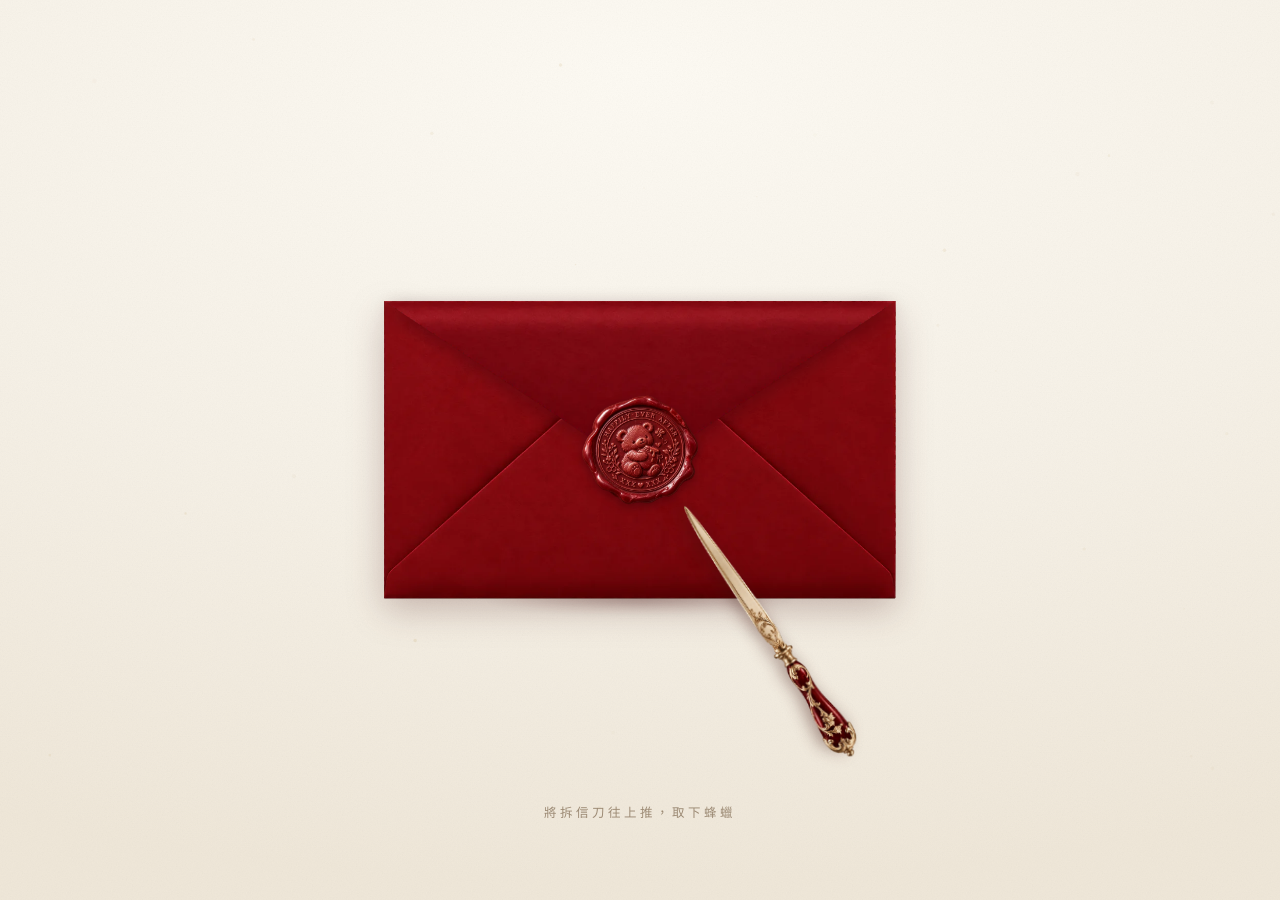
==== index.html @ b4dfdf19 "Fonts, cover wording, photo swap, music hook; drop Our Moments - All Chinese in Chocolate Classical " ====
<!DOCTYPE html>
<html lang="zh-Hant">
<head>
<meta charset="utf-8">
<meta name="viewport" content="width=device-width, initial-scale=1, viewport-fit=cover">
<title>黃泰傑 ❤ 高凱俐 的訂婚邀請</title>
<meta name="description" content="2026.11.08 誠摯邀請您參加我們的訂婚喜宴">
<meta name="theme-color" content="#f6f1e7">
<link rel="preconnect" href="https://fonts.googleapis.com">
<link rel="preconnect" href="https://fonts.gstatic.com" crossorigin>
<link href="https://fonts.googleapis.com/css2?family=Allura&family=Chocolate+Classical+Sans&display=swap" rel="stylesheet">
<!-- the envelope and the cover are needed before anything moves -->
<link rel="preload" as="image" href="assets/env-flap.webp" type="image/webp">
<link rel="preload" as="image" href="assets/env-pocket.webp" type="image/webp">
<link rel="preload" as="image" href="assets/env-inside.webp" type="image/webp">
<link rel="preload" as="image" href="assets/wax-seal.webp" type="image/webp">
<link rel="preload" as="image" href="assets/opener.webp" type="image/webp">
<link rel="preload" as="image" href="assets/photos/sunn0445.jpg">
<link rel="stylesheet" href="css/style.css">
<link rel="stylesheet" href="css/invite.css">
</head>
<body class="is-locked">

<div class="grain" aria-hidden="true"></div>
<canvas id="dust" aria-hidden="true"></canvas>

<!-- ───────────────  ACT I · THE ENVELOPE  ─────────────── -->
<div id="scene" aria-label="一封信正送到您面前">

  <svg id="flightSvg" aria-hidden="true"><path id="flightPath" fill="none" stroke="none"></path></svg>

  <div id="fly">
    <div id="settle">
      <div class="envelope" id="envelope">

        <div class="env-shadow" aria-hidden="true"></div>

        <!-- the open envelope's body: seen only once the flap lifts -->
        <div class="env-inside" id="envInside" aria-hidden="true"></div>

        <!-- the invitation's cover, lying on its side inside the envelope -->
        <article class="card cover" id="card" aria-label="我們要結婚啦">
          <img decoding="async" fetchpriority="high" class="cover-photo" src="assets/photos/sunn0445.jpg" alt="黃泰傑與高凱俐">
          <div class="cover-shade" aria-hidden="true"></div>
          <canvas class="cover-confetti" id="confetti" aria-hidden="true"></canvas>
          <div class="cover-top">
            <p class="cover-kicker">我們要結婚啦</p>
            <p class="cover-xi" aria-hidden="true">囍</p>
            <h1 class="cover-title">OUR WEDDING</h1>
            <p class="cover-sub">No measure of time with you will be long enough<br>but let's start with forever</p>
          </div>
          <p class="cover-names">
            <span>高凱俐</span><span class="cover-medal" aria-hidden="true"><svg viewBox="0 0 40 40"><circle cx="20" cy="20" r="18.4" fill="rgba(80,0,12,.35)" stroke="#dcb56c" stroke-width="1.5"/><circle cx="20" cy="20" r="15.4" fill="none" stroke="#dcb56c" stroke-width=".6" opacity=".75"/><text x="20" y="20.5" text-anchor="middle" dominant-baseline="central" font-family="Chocolate Classical Sans, sans-serif" font-weight="700" font-size="17" fill="#ecc87e">囍</text></svg></span><span>黃泰傑</span>
          </p>
        </article>

        <!-- the front of the envelope, and the flap that swings open -->
        <div class="env-paper" id="paper">
          <div class="env-pocket" aria-hidden="true"></div>
          <div class="env-flap" id="flap" aria-hidden="true"></div>
        </div>

        <!-- the bear wax seal, right in the middle -->
        <div class="seal" id="seal" aria-hidden="true"></div>

        <!-- the letter opener: its handle below, its blade reaching up under the seal -->
        <div class="opener" id="opener">
          <div class="opener-nudge" id="openerNudge">
            <button class="opener-art" id="openerArt" type="button"
                    aria-label="將拆信刀往上推，取下蜂蠟，打開信封"></button>
          </div>
        </div>
      </div><!-- /.envelope -->

      <p class="hint" id="hint" aria-hidden="true">將拆信刀往上推，取下蜂蠟</p>
    </div>
  </div>
</div>

<!-- ───────────────  ACT II · THE INVITATION  ─────────────── -->
<main id="invite" aria-hidden="true">
<div class="inv">

  <!-- 1 · cover — the card from the envelope lands here -->
  <section class="hero"><div class="card-slot" id="cardSlot"></div></section>

  <!-- 2 · we're getting married -->
  <section class="blk getting">
    <p class="t-serif wine" data-rise>We're getting married</p>
    <img decoding="async" class="getting-photo" src="assets/photos/sunn0448.jpg" alt="" loading="lazy" data-rise>
    <p class="t-date" data-rise><span>【</span>2026/11/08<span>】</span></p>
    <p class="t-zh" data-rise>我們即將步入人生的新階段<br>誠摯邀請您一起來見證和分享我們的喜悅</p>
    <p class="t-serif wine" data-rise>Love has no definition, you are in it.</p>
  </section>

  <!-- 3 -->
  <figure class="ph" style="--r:590/686"><img decoding="async" src="assets/photos/sunn0485.jpg" width="933" height="1400" alt="" loading="lazy"></figure>

  <!-- 4 · poem -->
  <section class="blk poem">
    <p class="t-caps wine" data-rise>Born free, loving and fearless</p>
    <p class="t-zh t-zh--poem" data-rise>你說最好的人會到身邊<br>當您收到這封邀請函<br>我們已經在倒數著日子<br>期待著與您們相見<br>在我們最重要的這一天</p>
    <p class="t-display wine" data-rise>My lover</p>
  </section>

  <!-- 5 -->
  <figure class="ph" style="--r:590/448;--pos:50% 77%"><img decoding="async" src="assets/photos/sunn0495.jpg" width="1400" height="1227" alt="" loading="lazy"></figure>

  <!-- 6 · groom & bride, and the banquet -->
  <section class="blk couple">
    <div class="couple-grid" data-rise>
      <div class="side">
        <p class="role">GROOM</p>
        <p class="who">黃泰傑</p>
        <p class="kin-l">男方家長</p>
        <p class="kin">黃銘和 林秀靜</p>
      </div>
      <svg class="heart" viewBox="0 0 24 22" aria-hidden="true"><path d="M12 21.2 10.4 19.8C4.6 14.6 1 11.3 1 7.2 1 3.9 3.6 1.3 6.9 1.3c1.9 0 3.7.9 5.1 2.3 1.4-1.4 3.2-2.3 5.1-2.3C20.4 1.3 23 3.9 23 7.2c0 4.1-3.6 7.4-9.4 12.6L12 21.2Z"/></svg>
      <div class="side">
        <p class="role">BRIDE</p>
        <p class="who">高凱俐</p>
        <p class="kin-l">女方家長</p>
        <p class="kin">高啟清 官宜靜</p>
      </div>
    </div>
    <p class="banquet-lead" data-rise>誠摯邀請您參加我們的訂婚喜宴</p>
    <div class="banquet" data-rise>
      <p><span class="u">喜宴日期&amp;時間：2026.11.08 ｜星期日</span></p>
      <p><span class="u">12:30 開席</span></p>
      <p><a class="u" id="venueLink" href="#" target="_blank" rel="noopener">喜宴地點：上海鄉村-承德本家</a></p>
      <p><a class="u" id="addrLink" href="#" target="_blank" rel="noopener">臺北市大同區黎明里承德路一段2號7樓</a></p>
    </div>
  </section>

  <!-- 7 -->
  <figure class="ph" style="--r:590/556"><img decoding="async" src="assets/photos/sunn0502-1.jpg" width="933" height="1400" alt="" loading="lazy"></figure>

  <!-- 8 · love you forever -->
  <section class="blk forever">
    <p class="t-serif wine" data-rise>Because of you, my life is filled with happiness.</p>
    <div class="forever-row">
      <img decoding="async" class="arch arch--left" src="assets/photos/sunn0615.jpg" alt="" loading="lazy" data-rise>
      <div class="forever-side" data-rise>
        <p class="t-thin wine">Love<br>you<br>Forever</p>
        <span class="vline" aria-hidden="true"></span>
      </div>
    </div>
    <p class="t-script wine" data-rise>Our Love</p>
  </section>

  <!-- 9 -->
  <figure class="ph" style="--r:590/406;--pos:60% 50%"><img decoding="async" src="assets/photos/sunn0500.jpg" width="1400" height="933" alt="" loading="lazy"></figure>

  <!-- 10 · like sunlight -->
  <section class="sunlight">
    <figure class="ph ph--fade" style="--r:590/556"><img decoding="async" src="assets/photos/sunn0647.jpg" width="1400" height="933" alt="" loading="lazy"></figure>
    <div class="blk blk--tight">
      <p class="t-quote" data-rise>Let my love, like sunlight,<br>surround you and yet give you illumined freedom.</p>
      <p class="t-zh t-zh--sun" data-rise>我們穿過萬里之遙遇到彼此<br>世界在繁華喧囂的光暈里倒退<br>你於我而言，是這場盛大浪漫里的唯一心動</p>
    </div>
  </section>

  <!-- 11 · love 11/08 you -->
  <section class="blk loveyou">
    <img decoding="async" class="arch arch--center" src="assets/photos/sunn0655.jpg" alt="" loading="lazy" data-rise>
    <p class="loveyou-row" data-rise><span>LOVE</span><span>11/08</span><span>YOU</span></p>
    <p class="t-quote wine" data-rise>Looking back at all the excitement in the past years,<br>you still won the top spot.</p>
  </section>

  <!-- 12 · the fan, running into the calendar -->
  <figure class="ph ph--flush" style="--r:590/840;--pos:50% 48%"><img decoding="async" src="assets/photos/sunn0475.jpg" width="933" height="1400" alt="" loading="lazy"></figure>

  <!-- 13 · calendar -->
  <section class="cal">
    <div class="cal-quotes">
      <p>You are everything<br>when you are with me,<br>and everything is you<br>when you are not.</p>
      <p>You were never just my queen<br>you were the someone that<br>I wanted to spend the rest<br>of my life with.</p>
    </div>
    <p class="cal-md">11<span>/</span>08</p>
    <div class="cal-grid" id="calGrid" aria-label="2026 年 11 月"></div>
  </section>

  <!-- 14 · save the date -->
  <section class="blk save">
    <canvas class="save-sparks" id="saveSparks" aria-hidden="true"></canvas>
    <p class="t-display wine" data-rise>Save the date</p>
    <p class="save-sub" data-rise>【 好久不見 / 婚禮見 】</p>
    <div class="count" id="count" data-rise>
      <div><b data-u="d">00</b><span>天</span></div>
      <div><b data-u="h">00</b><span>時</span></div>
      <div><b data-u="m">00</b><span>分</span></div>
      <div><b data-u="s">00</b><span>秒</span></div>
    </div>
  </section>

  <!-- 15 · getting there -->
  <section class="blk traffic">
    <h2 class="traffic-title" data-rise>交通資訊</h2>
    <div class="traffic-body" data-rise>
      <p class="tb-h">捷運／台鐵／高鐵</p>
      <p><span class="u">📌台北車站 Taipei Main Station</span></p>
      <p>從「台北車站」地下街或地面出口出來。</p>
      <p class="pt">👉 往「承德路方向」前進（建議走 M1 出口／台北轉運站方向）</p>
      <p class="pt">👉 出站後會看到「京站時尚廣場」和「台北轉運站」於正前方。</p>
      <p class="pt">👉 沿著「承德路一段」往北走（途經京站、凱撒飯店後方）。</p>
      <p class="pt">👉 步行約 5 分鐘，即可見「承德路一段 2 號」的建築。</p>
      <p class="pt">👉 1 樓為商辦大樓入口，搭可乘電梯上 7 樓，抵達 7 樓後就是<br><b class="u">上海鄉村 承德本家。</b></p>

      <p class="tb-h tb-h--gap">🚗停車資訊</p>
      <p class="num"><span>①</span>Times 台北地下街停車場-中央入口 (臺北市大同區黎明里市民大道一段100號)</p>
      <p class="num num--cont">👉走Y9安全門出口，上來後即可看到上海鄉村餐廳標誌，往左轉沿著路標往皇翔台北廣場前進，搭可乘電梯上7樓，即抵達上海鄉村-承德本家。</p>
      <p class="num"><span>②</span>與「上海鄉村 承德本家」同棟停車場（每小時120 元）</p>
    </div>
    <a class="map" id="mapLink" href="#" target="_blank" rel="noopener" data-rise>
      <img decoding="async" src="assets/map.webp" width="376" height="374" alt="上海鄉村 承德本家 位置圖：台北車站北側，承德路一段 2 號" loading="lazy">
    </a>
  </section>

  <!-- 16 -->
  <figure class="ph" style="--r:590/556"><img decoding="async" src="assets/photos/sunn0422-1.jpg" width="933" height="1400" alt="" loading="lazy"></figure>

  <!-- 17 · thank you -->
  <section class="blk thanks">
    <p class="t-quote" data-rise>Love triumphs over everything<br>Love has no age,<br>no limit and no death.</p>
    <p class="t-display wine" data-rise>Thank you</p>
  </section>

</div>
</main>

<!-- background music (shown only when a track is set in js/config.js) -->
<button class="music" id="music" type="button" aria-label="播放音樂" hidden>
  <svg viewBox="0 0 24 24" aria-hidden="true"><circle cx="12" cy="12" r="10.2"/><circle cx="12" cy="12" r="6.6"/><circle cx="12" cy="12" r="2.2"/><path d="M15.6 5.2c1.6.7 2.8 1.9 3.4 3.4"/></svg>
</button>
<audio id="bgm" loop preload="none"></audio>

<!-- a simple scrubber on the right edge -->
<div class="rail" id="rail" hidden>
  <div class="rail-track" id="railTrack"><div class="rail-thumb" id="railThumb"></div></div>
</div>

<script src="js/config.js"></script>
<script src="js/scene.js"></script>
<script src="js/invite.js"></script>
</body>
</html>
---- css/style.css ----
/* ============================================================
   Act I — the envelope. Mobile first.
   Act II (the long invitation) lives in invite.css.
   ============================================================ */

:root{
  --ivory:#f6f1e7;
  --ivory-2:#efe7d8;
  --ink:#3a332b;
  --wine:#8f1d2c;
  --wine-deep:#650b16;
  --gold:#c6a76a;

  /* the envelope photographs share one canvas of 1400 x 814 */
  --env-w:min(86vw, 25rem);
  --env-h:calc(var(--env-w) / 1.7199);
  --card-w:calc(var(--env-w) * .45);          /* the card, standing up */

  /* the letter opener: where its tip rests, and how far it pushes */
  --tip-x:58.5%;
  --tip-y:69%;
  --travel:calc(var(--env-w) * .1);

  --col:480px;                                 /* the invitation's column on wide screens */

  /* the invitation's type — change a font here and it changes everywhere */
  --font-zh:"Chocolate Classical Sans","PingFang TC","Microsoft JhengHei",sans-serif;  /* all Chinese */
  --font-en:"Chocolate Classical Sans","Helvetica Neue",Arial,sans-serif;             /* readable English and numbers */
  --font-script:"Allura",cursive;                                                     /* large decorative English */

  --ease-glide:cubic-bezier(.22,.61,.36,1);
  --ease-soft:cubic-bezier(.4,0,.2,1);
}

*,*::before,*::after{box-sizing:border-box}
html{-webkit-text-size-adjust:100%}

body{
  margin:0;
  min-height:100vh;
  min-height:100svh;
  background:radial-gradient(120% 90% at 50% 8%, #fdfaf3 0%, var(--ivory) 52%, var(--ivory-2) 100%);
  color:var(--ink);
  font-family:var(--font-zh);
  overflow-x:hidden;
}
body.is-locked{overflow:hidden;height:100vh;height:100svh;touch-action:none;overscroll-behavior:none}

img{max-width:100%;display:block}

/* paper grain on the backdrop only — beneath the envelope, no blend mode (cheap on phones) */
.grain{
  position:fixed; inset:0; pointer-events:none; z-index:1;
  opacity:.28;
  background-image:url("data:image/svg+xml,%3Csvg xmlns='http://www.w3.org/2000/svg' width='180' height='180'%3E%3Cfilter id='n'%3E%3CfeTurbulence type='fractalNoise' baseFrequency='.8' numOctaves='4'/%3E%3CfeColorMatrix type='saturate' values='0'/%3E%3C/filter%3E%3Crect width='180' height='180' filter='url(%23n)' opacity='.22'/%3E%3C/svg%3E");
}
body:not(.is-locked) .grain{display:none}
#dust{position:fixed;inset:0;width:100%;height:100%;pointer-events:none;z-index:2}

/* ============================================================
   the scene
   ============================================================ */
#scene{
  position:fixed; inset:0; z-index:30;
  perspective:1400px; perspective-origin:50% 42%;
  touch-action:none;
  -webkit-user-select:none; user-select:none;
  -webkit-touch-callout:none;              /* no "save image" menu on a long press */
}
#scene.is-gone{display:none}
#flightSvg{position:absolute;inset:0;width:100%;height:100%;pointer-events:none;visibility:hidden}

#fly{
  position:absolute; top:0; left:0;
  width:var(--env-w); height:var(--env-h);
  margin:calc(var(--env-h) / -2) 0 0 calc(var(--env-w) / -2);
  opacity:0;
  transform-style:preserve-3d;
  will-change:transform,opacity,filter;
}
#settle{width:100%;height:100%;transform-style:preserve-3d}
#settle.is-floating{animation:float 6.5s var(--ease-soft) infinite}
@keyframes float{
  0%,100%{transform:translate3d(0,0,0) rotate(0deg)}
  50%    {transform:translate3d(0,-.45rem,0) rotate(.2deg)}
}

.envelope{position:relative;width:100%;height:100%;transform-style:preserve-3d}

.env-shadow{
  position:absolute; left:5%; right:5%; bottom:-6%; height:13%;
  background:radial-gradient(50% 50% at 50% 50%, rgba(70,20,20,.4), rgba(70,20,20,0) 70%);
  filter:blur(6px); opacity:0; transition:opacity .8s var(--ease-soft);
}
.is-arrived .env-shadow{opacity:1}

/* --- the paper, cut from the photographs ------------------------ */
.env-inside,.env-pocket,.env-flap{
  position:absolute; inset:0;
  background:no-repeat center/100% 100%;
}
.env-inside{background-image:url("../assets/env-inside.webp");z-index:1}
.env-paper{position:absolute;inset:0;z-index:5;transform-style:preserve-3d}
.env-pocket{
  background-image:url("../assets/env-pocket.webp"); z-index:4;
  filter:drop-shadow(0 .7rem 1.1rem rgba(70,20,20,.26));
}
.env-flap{
  background-image:url("../assets/env-flap.webp");
  transform-origin:50% 0%;
  transform:rotateX(0deg);
  z-index:6;
  filter:drop-shadow(0 .4rem .6rem rgba(50,0,8,.35));
  transition:transform 1s var(--ease-glide);      /* only the transform moves: no per-frame shadow repaint */
}
.is-open .env-flap{transform:rotateX(-166deg)}

/* --- the bear wax seal, dead centre ----------------------------- */
.seal{
  --lift:0;
  position:absolute; left:50%; top:50%;
  width:25%; aspect-ratio:440/393;
  z-index:8; pointer-events:none;
  background:no-repeat center/contain url("../assets/wax-seal.webp");
  transform:
    translate(-50%,-50%)
    translate(calc(var(--lift) * -3px), calc(var(--lift) * -8px))
    rotate(calc(var(--lift) * -9deg))
    scale(calc(1 + var(--lift) * .07));
  filter:drop-shadow(0 calc(3px + var(--lift) * 11px) calc(4px + var(--lift) * 9px) rgba(55,0,10,.5));
}
/* prised off in one piece: it lifts clear and floats away */
.seal.is-free{animation:sealAway 1.15s cubic-bezier(.3,.1,.3,1) forwards}
@keyframes sealAway{
  0%  {transform:translate(-50%,-50%) translate(-3px,-8px) rotate(-9deg) scale(1.07);opacity:1}
  30% {transform:translate(-50%,-50%) translate(-12px,-34px) rotate(-17deg) scale(1.13);opacity:1}
  100%{transform:translate(-50%,-50%) translate(-90px,-240px) rotate(-38deg) scale(1.04);opacity:0}
}

/* --- the letter opener ------------------------------------------ */
/* a zero-size anchor at the blade's tip; the knife hangs off it, handle downwards */
.opener{
  --pry:0;
  position:absolute; width:0; height:0; z-index:9;
  left:calc(var(--tip-x) - var(--pry) * var(--travel) * .574);
  top: calc(var(--tip-y) - var(--pry) * var(--travel) * .819);
  opacity:0;
  transition:opacity .8s var(--ease-soft), left .45s var(--ease-glide), top .45s var(--ease-glide);
}
.opener.is-ready{opacity:1}
.is-prying .opener{transition:opacity .8s var(--ease-soft)}
.opener.is-done{opacity:0;transition:opacity .6s var(--ease-soft) .2s, left .6s var(--ease-glide), top .6s var(--ease-glide)}

.opener-nudge{position:absolute;left:0;top:0}
/* "use me": a small push towards the seal, twice */
.opener-nudge.is-nudging{animation:nudge 1.1s var(--ease-soft)}
@keyframes nudge{
  0%,100%{transform:translate(0,0) rotate(0deg)}
  14%{transform:translate(-3px,-4.5px) rotate(-1.4deg)}
  28%{transform:translate(1px,1.5px) rotate(.8deg)}
  42%{transform:translate(-3.5px,-5px) rotate(-1.6deg)}
  58%{transform:translate(.8px,1.2px) rotate(.6deg)}
  74%{transform:translate(-1.2px,-1.8px) rotate(-.4deg)}
}

.opener-art{
  position:absolute; left:0; top:0; display:block; margin:0; padding:0; border:0;
  width:calc(var(--env-w) * .5); aspect-ratio:760/487;
  background:no-repeat center/100% 100% url("../assets/opener.webp");
  transform-origin:0% 100%;
  transform:translate(0,-100%) rotate(88deg);
  cursor:grab; touch-action:none;
  -webkit-tap-highlight-color:transparent;
  filter:drop-shadow(-.2rem .5rem .5rem rgba(60,15,10,.4));
}
.is-prying .opener-art{cursor:grabbing;filter:drop-shadow(-.12rem .3rem .3rem rgba(60,15,10,.5))}
.opener-art:focus-visible{outline:2px solid var(--gold);outline-offset:4px}

/* --- hint -------------------------------------------------------- */
.hint{
  position:absolute; left:0; right:0;
  top:calc(100% + var(--env-w) * .4);
  white-space:nowrap;
  margin:0; text-align:center;
  font-family:var(--font-zh); font-weight:400;
  font-size:.78rem; letter-spacing:.32em;
  color:#9c8a74; opacity:0;
  transition:opacity .9s var(--ease-soft);
}
.hint.is-on{opacity:1;animation:breathe 3.6s var(--ease-soft) infinite .9s}
.hint.is-off{opacity:0 !important;animation:none}
@keyframes breathe{0%,100%{opacity:.5}50%{opacity:1}}

/* ============================================================
   THE CARD — the invitation's cover. Inside the envelope it lies on
   its side; out of it, it turns upright and grows to fill the screen.
   Everything inside is sized in cqw, so it scales with the card.
   ============================================================ */
.card{
  position:absolute; left:50%; top:50%;
  width:var(--card-w); aspect-ratio:1/1.42;
  margin:0;
  transform:translate(-50%,-50%) rotate(90deg);
  z-index:3;
  overflow:hidden;
  border-radius:.2rem;
  background:#5b0b16;
  box-shadow:0 1rem 2rem -1rem rgba(50,8,16,.55);
  container-type:inline-size;
  will-change:transform;
}
.is-presenting .card{z-index:12}
.card.is-full{position:fixed;z-index:40;border-radius:0;box-shadow:none}

/* The cover is laid out exactly as in the reference recording. Every size and
   position is measured there and expressed in --u = 1% of the card's width, so the
   composition is the same whether the card is in the envelope or fills a phone. */
.card{--u:var(--cq,1cqw)}

/* the photo: 130% of the width, centred, pinned to the top (a 1 : 1.96 frame) */
.cover-photo{
  position:absolute; left:0; top:0; width:100%;
  height:max(calc(var(--u) * 196), 100%);
  object-fit:cover; object-position:50% 0;
}
.cover-shade{
  position:absolute; inset:0; pointer-events:none;
  background:linear-gradient(180deg, rgba(60,0,10,.25) 0%, rgba(60,0,10,0) 34%);
}
.cover-confetti{position:absolute;inset:0;width:100%;height:100%;pointer-events:none}

.cover-kicker,.cover-xi,.cover-title,.cover-sub,.cover-names{
  position:absolute; left:0; right:0; margin:0; text-align:center; line-height:1;
  pointer-events:none; white-space:nowrap;
}
.cover-kicker,.cover-xi,.cover-title{
  background:linear-gradient(180deg,#f9e3a8 0%,#efcf88 55%,#dfb468 100%);
  -webkit-background-clip:text; background-clip:text; color:transparent;
}
/* 我們結婚啦 — sans, medium, widely spaced */
.cover-kicker{
  top:calc(var(--u) * 5.3);
  font-family:var(--font-zh); font-weight:500;
  font-size:calc(var(--u) * 3.05); letter-spacing:.35em; text-indent:.35em;
}
/* 囍 — sans, bold */
.cover-xi{
  top:calc(var(--u) * 13.2);
  font-family:var(--font-zh); font-weight:900;
  font-size:calc(var(--u) * 10.5);
}
/* OUR WEDDING — a light, high-contrast roman with a crossed W */
.cover-title{
  top:calc(var(--u) * 26.1);
  font-family:var(--font-en); font-weight:300;
  font-size:calc(var(--u) * 9.3); letter-spacing:0;
}
.cover-sub{
  top:calc(var(--u) * 35.5);
  font-family:var(--font-en); font-weight:400;
  font-size:calc(var(--u) * 1.55); line-height:1.62; letter-spacing:.22em; text-indent:.22em;
  color:#f3e2bb;
}
/* 高凱俐 ◎ 黃泰傑 — serif, white, a little right of centre as in the original */
.cover-names{
  top:calc(var(--u) * 121.5);
  display:flex; justify-content:center; align-items:center; gap:calc(var(--u) * 5.4);
  padding-left:calc(var(--u) * 4.6);
  font-family:var(--font-zh); font-weight:400;
  font-size:calc(var(--u) * 3.56); letter-spacing:.11em; color:#fff;
  text-shadow:0 0 calc(var(--u) * 1.2) rgba(0,0,0,.35);
}
.cover-medal{
  display:block; flex:none;
  width:calc(var(--u) * 6.6); height:calc(var(--u) * 6.6);
  margin-right:.11em;                      /* balance the name's letter-spacing */
}
.cover-medal svg{display:block;width:100%;height:100%;overflow:visible}

/* ============================================================
   wider screens
   ============================================================ */
@media (min-width:48rem){
  :root{--env-w:min(56vw,32rem)}
}

@media (prefers-reduced-motion:reduce){
  #settle.is-floating,.hint.is-on,.opener-nudge.is-nudging{animation:none}
  .hint.is-on{opacity:1}
  #dust{display:none}
}
---- css/invite.css ----
/* ============================================================
   Act II — the long invitation, laid out after the 婚貝 template
   in the screen recording. A single phone-width column.
   ============================================================ */

#invite{display:none}
#invite.is-live{display:block}

.inv{
  --wine:#8f1d2c;
  --wine-2:#9b2335;
  --wine-deep:#650b16;
  --text:#3b3b3b;
  --soft:#6d6d6d;

  width:min(100%, var(--col));
  margin:0 auto;
  background:#fff;
  color:var(--text);
  overflow:hidden;
}
@media (min-width:500px){
  .inv{box-shadow:0 0 0 1px rgba(120,90,60,.08), 0 30px 80px -30px rgba(80,40,20,.35)}
}

.inv p{margin:0}
.wine{color:var(--wine)}

/* --- the cover, once it has become the page ---------------------- */
.hero{position:relative}
.card-slot{width:100%}
.card-slot .card{
  position:relative; left:auto; top:auto; z-index:auto;
  /* at least the screen; and like the original, never shorter than the photo's 1 : 1.96 frame */
  width:100%;
  height:max(100vh, calc(min(100vw, var(--col)) * 1.96));
  height:max(100svh, calc(min(100vw, var(--col)) * 1.96));
  aspect-ratio:auto;
  transform:none; border-radius:0; box-shadow:none;
}

/* --- full-width photographs ------------------------------------- */
.ph{margin:0;line-height:0}
/* Each photo sits in the same box it has in the reference recording, centre-cropped
   (measured frame by frame: --r is the box's width/height in the recording's pixels). */
.ph img{
  width:100%; height:auto;
  aspect-ratio:var(--r, auto);
  object-fit:cover; object-position:var(--pos, 50% 50%);
}
.ph--fade img{
  -webkit-mask-image:linear-gradient(180deg,#000 58%,transparent 100%);
          mask-image:linear-gradient(180deg,#000 58%,transparent 100%);
}

/* --- white blocks ---------------------------------------------- */
.blk{position:relative;padding:3.4rem 1.2rem;text-align:center}
.blk--tight{padding-top:.4rem}

.t-serif{
  font-family:var(--font-en); font-weight:400;
  font-size:15.5px; letter-spacing:.045em; line-height:1.5;
}
.t-zh{
  font-size:14px; line-height:2; letter-spacing:.12em; color:var(--text);
}
.t-caps{
  font-family:var(--font-en); font-weight:400;
  font-size:12px; letter-spacing:.3em; text-indent:.3em; text-transform:uppercase;
}
.t-display{
  font-family:var(--font-script); font-optical-sizing:auto; font-weight:400;
  font-size:62px; line-height:1.05; letter-spacing:0;
}
.t-display--sm{font-size:52px}
.t-thin{
  font-family:var(--font-script); font-size:46px; line-height:1; letter-spacing:0;
}
.t-script{
  font-family:var(--font-script); font-size:56px; line-height:1; transform:rotate(-8deg);
}
.t-quote{
  font-family:var(--font-en); font-size:11.5px; line-height:1.95; letter-spacing:.03em; color:#555;
}
.t-quote.wine{color:var(--wine-2)}

/* 2 · we're getting married */
.getting{padding:2.6rem 1.2rem 2.8rem}
.getting-photo{width:63.6%;margin:1.9rem auto 1.4rem;aspect-ratio:375/275;object-fit:cover}
.t-date{
  font-family:var(--font-en); font-size:15px; letter-spacing:.12em; color:#333;
  display:flex; justify-content:center; gap:1.2rem; margin-bottom:1.7rem !important;
}
.t-date span{color:var(--wine);font-family:var(--font-zh)}
.getting .t-zh{margin-bottom:1.5rem}

/* 4 · poem */
.poem{padding:3.6rem 1.2rem 2.8rem}
.poem .t-caps{margin-bottom:2.2rem}
.t-zh--poem{font-size:15px;line-height:2.6}
.poem .t-display{margin-top:2.4rem}

/* 6 · groom & bride */
.couple{padding:2.6rem 1rem 2.6rem}
.couple-grid{
  display:grid; grid-template-columns:1fr auto 1fr; align-items:start; column-gap:.4rem;
}
.couple .role{
  font-family:var(--font-en); font-optical-sizing:auto; font-weight:400;
  font-size:26px; letter-spacing:.01em; color:#9b1022; line-height:1.2;
}
.couple .who{font-size:23px;letter-spacing:.14em;color:#1f1f1f;margin-top:.35rem !important;font-weight:500}
.couple .kin-l{font-size:14.5px;letter-spacing:.14em;color:#a3202e;margin-top:1.5rem !important}
.couple .kin{font-size:13px;letter-spacing:.06em;color:#444;margin-top:.55rem !important}
.heart{width:17px;height:16px;fill:#b3142b;margin-top:.55rem}
.banquet-lead{font-size:15.5px;letter-spacing:.1em;color:#222;font-weight:500;margin-top:2.1rem !important}
.banquet{margin-top:.8rem}
.banquet p{font-size:13.5px;letter-spacing:.07em;line-height:2.55;color:#333}
.u{text-decoration:underline;text-underline-offset:.28em;text-decoration-thickness:1px;color:inherit}
a.u:hover{color:var(--wine)}

/* 8 · love you forever */
.forever{padding:3.1rem 0 1.6rem;text-align:left}
.forever .t-serif{text-align:center;padding:0 1rem;margin-bottom:2.2rem}
.forever-row{display:flex;align-items:flex-start}
.arch{display:block;object-fit:cover;border-radius:999px 999px 0 0}
.arch--left{width:65%;aspect-ratio:383/567}
.forever-side{flex:1;display:flex;flex-direction:column;align-items:flex-end;padding:1.9rem 1.5rem 0 0}
.forever-side .t-thin{text-align:right}
.vline{display:block;width:1px;height:8.5rem;background:#333;margin:3.2rem 1.2rem 0 0}
.forever .t-script{padding:1.5rem 0 0 1.2rem;transform-origin:left center}

/* 10 · like sunlight */
.sunlight .t-quote{margin-bottom:1.7rem}
.t-zh--sun{font-size:15px;line-height:2.35;letter-spacing:.1em}

/* 11 · love 11/08 you */
.loveyou{padding:4.4rem 0 3.2rem}
.arch--center{
  width:75%; margin:0 auto; aspect-ratio:441/590;
  -webkit-mask-image:linear-gradient(180deg,#000 80%,transparent 100%);
          mask-image:linear-gradient(180deg,#000 80%,transparent 100%);
}
.loveyou-row{
  display:flex; justify-content:space-between; padding:0 11%;
  font-family:var(--font-en); font-weight:700; font-size:21px; letter-spacing:.03em; color:#9b1022;
  margin-top:-.3rem !important;
}
.loveyou .t-quote{margin-top:2.1rem !important}

/* 12 · the fan, straight into the calendar */
.ph--flush{margin-bottom:-1px}

/* 13 · calendar */
.cal{
  position:relative; background:var(--wine-deep); color:#fff;
  padding:1.9rem 1.2rem 3.1rem; overflow:hidden;
}
.cal-quotes{display:flex;justify-content:space-between;gap:1rem}
.cal-quotes p{
  font-family:var(--font-en); font-size:9px; line-height:2.05; letter-spacing:.03em;
  color:#e2a2aa; max-width:48%;
}
.cal-quotes p:last-child{text-align:right}
.cal-md{
  font-family:var(--font-en); font-weight:300; font-size:38px; letter-spacing:.02em;
  margin:.4rem 0 0 18% !important;
}
.cal-md span{font-size:.55em;margin:0 .5rem;opacity:.9}
.cal-grid{
  position:relative;
  display:grid; grid-template-columns:repeat(7,1fr); row-gap:.95rem;
  width:78%; margin:1.5rem auto 0;
  font-family:var(--font-en); font-size:15px; text-align:center;
}
.cal-grid .wd{font-family:var(--font-zh);font-weight:700;font-size:14px;margin-bottom:.9rem}
.cal-grid .day{position:relative;line-height:30px;height:30px;z-index:1}
.cal-grid .day.is-day::before{
  content:""; position:absolute; left:50%; top:50%; width:34px; height:34px;
  transform:translate(-50%,-50%); border-radius:50%; background:#b8142e; z-index:-1;
}
.cal-grid .year{
  position:absolute; left:50%; top:52%; transform:translate(-50%,-50%);
  font-family:var(--font-en); font-weight:500; font-size:88px; letter-spacing:.02em;
  color:rgba(255,255,255,.07); pointer-events:none; z-index:0;
}

/* 14 · save the date */
.save{padding:4.4rem 1rem 3rem;overflow:hidden}
.save-sparks{position:absolute;inset:0;width:100%;height:100%;pointer-events:none}
.save .t-display{font-size:58px}
.save-sub{font-size:15px;letter-spacing:.18em;color:#333;margin-top:.5rem !important}
.count{display:flex;justify-content:center;gap:12px;margin-top:2.1rem}
.count div{
  width:54px; height:60px; border-radius:6px; background:#6b0d18; color:#fff;
  display:flex; flex-direction:column; align-items:center; justify-content:center; gap:2px;
  box-shadow:0 6px 14px -8px rgba(80,0,10,.6);
}
.count b{font-family:var(--font-en);font-weight:400;font-size:21px;line-height:1;font-variant-numeric:tabular-nums}
.count span{font-size:12px;letter-spacing:.05em}

/* 15 · getting there */
.traffic{padding:2.6rem 0 3rem}
.traffic-title{
  margin:0; font-size:26px; font-weight:500; letter-spacing:.08em; color:#9b1022;
}
.traffic-body{text-align:left;padding:2.2rem 1.1rem 0;font-size:16.5px;line-height:1.9;letter-spacing:.02em;color:#1c1c1c}   /* 交通資訊：字級在這裡調 */
.traffic-body .tb-h{font-size:19px;font-weight:500;letter-spacing:.06em;margin-bottom:.1rem !important}
.traffic-body .tb-h--gap{margin-top:1.3rem !important}
.traffic-body .pt{padding-left:1.8em;text-indent:-1.8em}
.traffic-body .pt b{font-weight:700;margin-left:1.8em;display:inline-block;text-indent:0}
.traffic-body .num{padding-left:1.6em;text-indent:-1.6em}
.traffic-body .num span{display:inline-block;width:1.6em;text-indent:0}
.traffic-body .num--cont{padding-left:1.6em;text-indent:0}
.map{display:block;width:88%;margin:2.6rem auto 0}
.map img{width:100%;height:auto}

/* 17 · thank you */
.thanks{padding:3rem 1rem 5rem}
.thanks .t-display{font-size:62px;margin-top:1rem}

/* --- entrances -------------------------------------------------- */
[data-rise]{opacity:0;transform:translateY(14px);transition:opacity 1.1s var(--ease-soft),transform 1.1s var(--ease-glide)}
[data-rise].is-in{opacity:1;transform:none}
.forever .t-script[data-rise]{transform:rotate(-8deg) translateY(14px)}
.forever .t-script[data-rise].is-in{transform:rotate(-8deg)}

/* ============================================================
   the music record, and the scrubber on the right
   ============================================================ */
.music{
  position:fixed; z-index:50;
  top:calc(env(safe-area-inset-top, 0px) + 14px);
  right:max(12px, calc((100vw - var(--col)) / 2 + 12px));
  width:34px; height:34px; padding:6px; border-radius:50%;
  border:0; background:rgba(255,255,255,.18); backdrop-filter:blur(4px);
  cursor:pointer;
}
.music svg{width:100%;height:100%;fill:none;stroke:#fff;stroke-width:1.4}
.music.is-playing svg{animation:spin 4s linear infinite}
@keyframes spin{to{transform:rotate(360deg)}}

.rail{
  position:fixed; z-index:45;
  right:max(2px, calc((100vw - var(--col)) / 2 + 2px));
  top:22vh; height:56vh; width:30px;
  display:flex; justify-content:center;
  opacity:.45; transition:opacity .4s var(--ease-soft);
  touch-action:none; cursor:pointer;
}
.rail:hover,.rail.is-active{opacity:1}
.rail[hidden],.music[hidden]{display:none}
.rail-track{
  position:relative; width:3px; height:100%; border-radius:3px;
  background:rgba(143,29,44,.2);
}
.rail-thumb{
  position:absolute; left:50%; top:0;
  width:7px; height:46px; margin-left:-3.5px; border-radius:7px;
  background:#8f1d2c; box-shadow:0 2px 8px rgba(80,0,10,.35);
}
.rail.is-active .rail-thumb{width:9px;margin-left:-4.5px}

@media (prefers-reduced-motion:reduce){
  [data-rise]{transition-duration:.01s}
  .music.is-playing svg{animation:none}
}
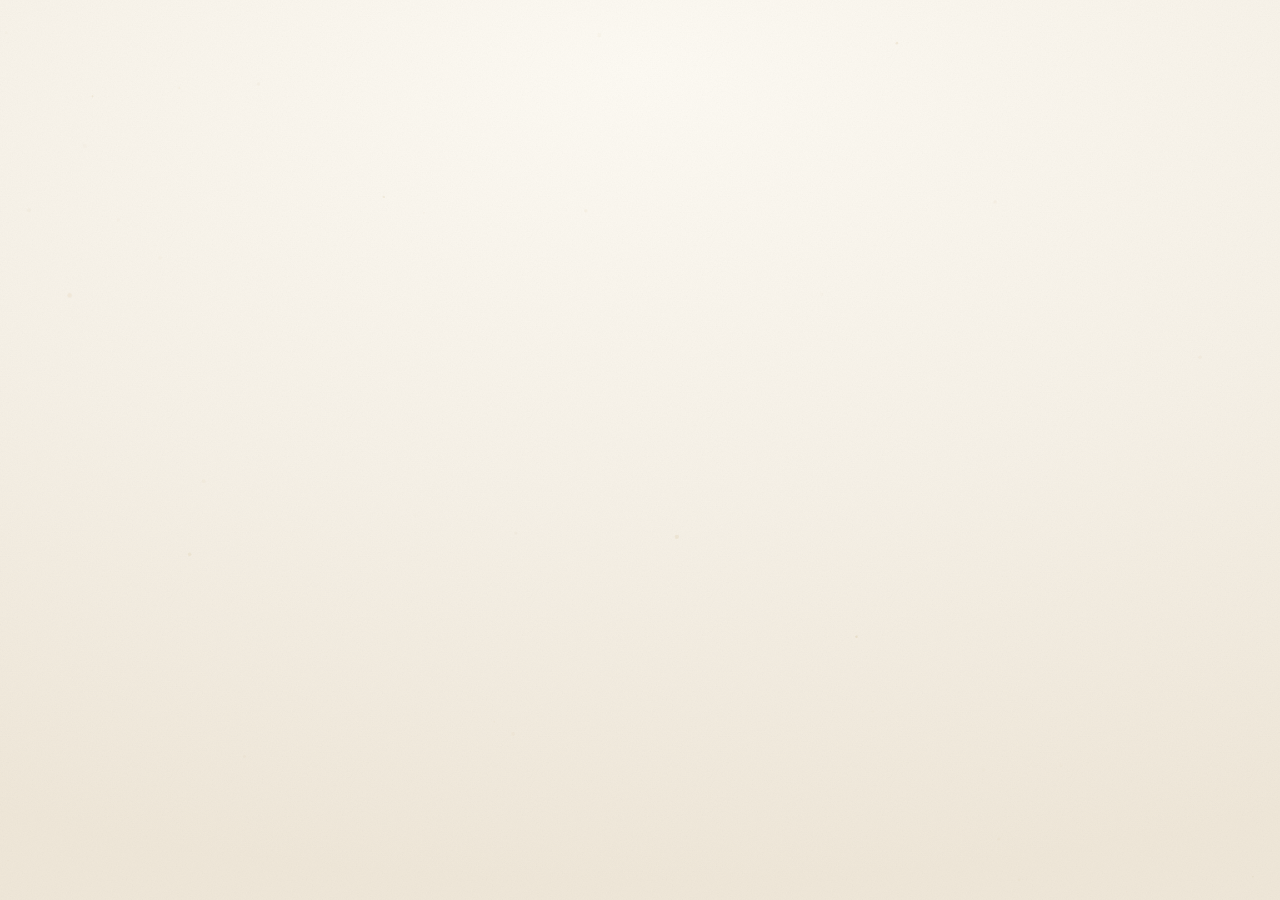
==== commit d5725cb5: "Serve the fonts from the project's own files; one sentence for the venue - Chocolate Classical Sans " ====
--- a/index.html
+++ b/index.html
@@ -6,9 +6,9 @@
 <title>黃泰傑 ❤ 高凱俐 的訂婚邀請</title>
 <meta name="description" content="2026.11.08 誠摯邀請您參加我們的訂婚喜宴">
 <meta name="theme-color" content="#f6f1e7">
-<link rel="preconnect" href="https://fonts.googleapis.com">
-<link rel="preconnect" href="https://fonts.gstatic.com" crossorigin>
-<link href="https://fonts.googleapis.com/css2?family=Allura&family=Chocolate+Classical+Sans&display=swap" rel="stylesheet">
+<!-- the two fonts, served from this site -->
+<link rel="preload" as="font" type="font/woff2" href="assets/fonts/chocolate-classical-sans.woff2" crossorigin>
+<link rel="preload" as="font" type="font/woff2" href="assets/fonts/allura.woff2" crossorigin>
 <!-- the envelope and the cover are needed before anything moves -->
 <link rel="preload" as="image" href="assets/env-flap.webp" type="image/webp">
 <link rel="preload" as="image" href="assets/env-pocket.webp" type="image/webp">
@@ -204,7 +204,7 @@
       <p class="pt">👉 出站後會看到「京站時尚廣場」和「台北轉運站」於正前方。</p>
       <p class="pt">👉 沿著「承德路一段」往北走（途經京站、凱撒飯店後方）。</p>
       <p class="pt">👉 步行約 5 分鐘，即可見「承德路一段 2 號」的建築。</p>
-      <p class="pt">👉 1 樓為商辦大樓入口，搭可乘電梯上 7 樓，抵達 7 樓後就是<br><b class="u">上海鄉村 承德本家。</b></p>
+      <p class="pt">👉 1 樓為商辦大樓入口，搭可乘電梯上 7 樓，抵達 7 樓後就是<b class="u">上海鄉村 承德本家</b>。</p>
 
       <p class="tb-h tb-h--gap">🚗停車資訊</p>
       <p class="num"><span>①</span>Times 台北地下街停車場-中央入口 (臺北市大同區黎明里市民大道一段100號)</p>
--- a/css/style.css
+++ b/css/style.css
@@ -30,6 +30,18 @@
 
   --ease-glide:cubic-bezier(.22,.61,.36,1);
   --ease-soft:cubic-bezier(.4,0,.2,1);
+}
+
+/* the invitation's own fonts, built from the zips by tools/subset-fonts.py */
+@font-face{
+  font-family:"Chocolate Classical Sans";
+  src:url("../assets/fonts/chocolate-classical-sans.woff2") format("woff2");
+  font-weight:400; font-style:normal; font-display:swap;
+}
+@font-face{
+  font-family:"Allura";
+  src:url("../assets/fonts/allura.woff2") format("woff2");
+  font-weight:400; font-style:normal; font-display:swap;
 }
 
 *,*::before,*::after{box-sizing:border-box}
--- a/css/invite.css
+++ b/css/invite.css
@@ -208,7 +208,7 @@
 .traffic-body .tb-h{font-size:19px;font-weight:500;letter-spacing:.06em;margin-bottom:.1rem !important}
 .traffic-body .tb-h--gap{margin-top:1.3rem !important}
 .traffic-body .pt{padding-left:1.8em;text-indent:-1.8em}
-.traffic-body .pt b{font-weight:700;margin-left:1.8em;display:inline-block;text-indent:0}
+.traffic-body .pt b{font-weight:400;color:var(--wine);margin:0 .15em}   /* part of the sentence; the font has one weight, so no fake bold */
 .traffic-body .num{padding-left:1.6em;text-indent:-1.6em}
 .traffic-body .num span{display:inline-block;width:1.6em;text-indent:0}
 .traffic-body .num--cont{padding-left:1.6em;text-indent:0}
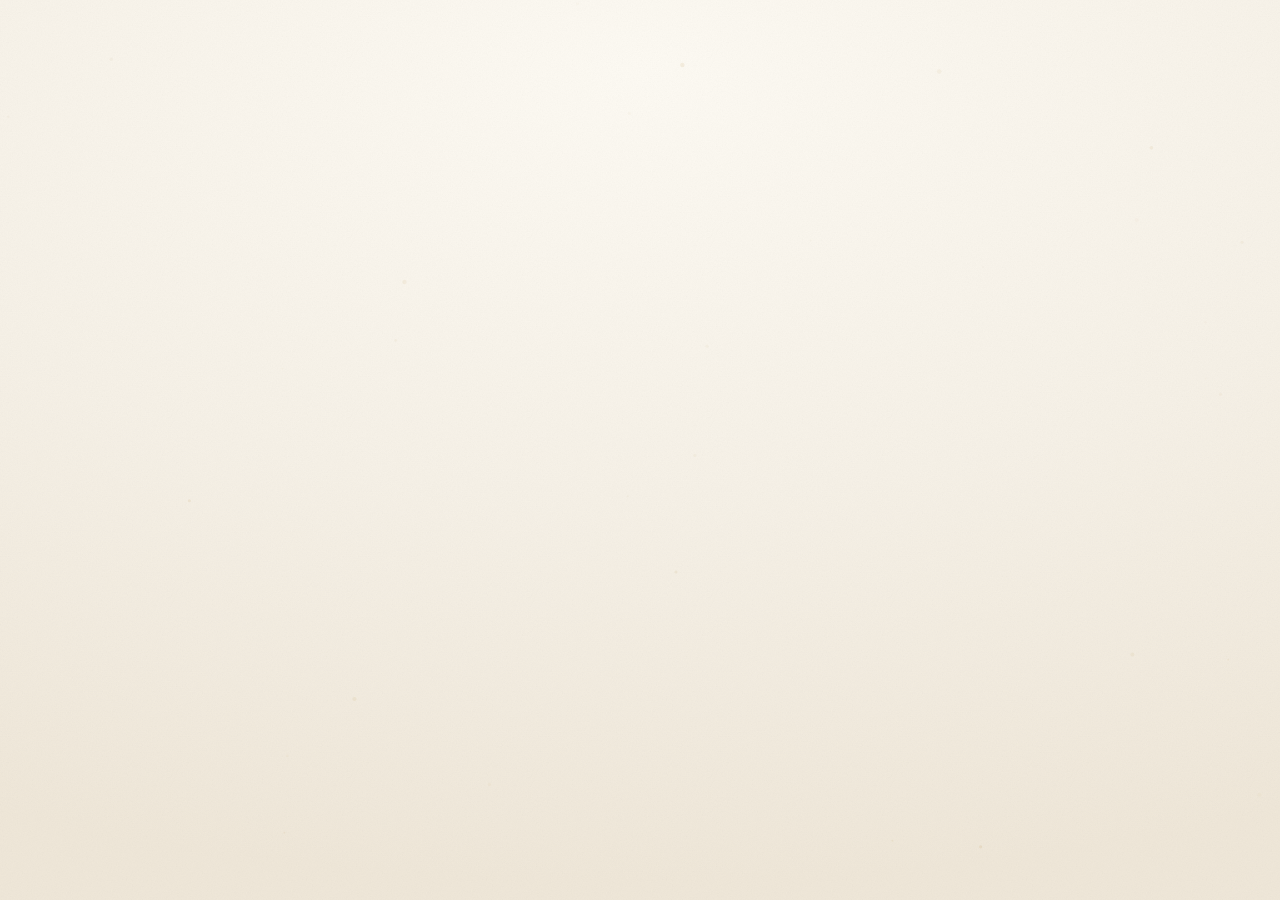
==== commit 5e8bd026: "Cover title and "Looking back…" in Thank you's script (Allura) - Cover: "OUR WEDDING" becomes "Our W" ====
--- a/index.html
+++ b/index.html
@@ -46,7 +46,7 @@
           <div class="cover-top">
             <p class="cover-kicker">我們要結婚啦</p>
             <p class="cover-xi" aria-hidden="true">囍</p>
-            <h1 class="cover-title">OUR WEDDING</h1>
+            <h1 class="cover-title">Our Wedding</h1>
             <p class="cover-sub">No measure of time with you will be long enough<br>but let's start with forever</p>
           </div>
           <p class="cover-names">
--- a/css/style.css
+++ b/css/style.css
@@ -262,13 +262,15 @@
   font-size:calc(var(--u) * 10.5);
 }
 /* OUR WEDDING — a light, high-contrast roman with a crossed W */
+/* Our Wedding — in Thank you's script; padded so the gold reaches the swashes */
 .cover-title{
-  top:calc(var(--u) * 26.1);
-  font-family:var(--font-en); font-weight:300;
-  font-size:calc(var(--u) * 9.3); letter-spacing:0;
+  top:calc(var(--u) * 23.2);
+  padding:.12em 0 .22em;
+  font-family:var(--font-script); font-weight:400;
+  font-size:calc(var(--u) * 13); line-height:1; letter-spacing:0;
 }
 .cover-sub{
-  top:calc(var(--u) * 35.5);
+  top:calc(var(--u) * 39.3);
   font-family:var(--font-en); font-weight:400;
   font-size:calc(var(--u) * 1.55); line-height:1.62; letter-spacing:.22em; text-indent:.22em;
   color:#f3e2bb;
--- a/css/invite.css
+++ b/css/invite.css
@@ -57,9 +57,10 @@
 .blk{position:relative;padding:3.4rem 1.2rem;text-align:center}
 .blk--tight{padding-top:.4rem}
 
+/* We're getting married / Love has no definition… / Because of you… — in Thank you's script */
 .t-serif{
-  font-family:var(--font-en); font-weight:400;
-  font-size:15.5px; letter-spacing:.045em; line-height:1.5;
+  font-family:var(--font-script); font-weight:400;
+  font-size:30px; letter-spacing:0; line-height:1.25; text-wrap:balance;
 }
 .t-zh{
   font-size:14px; line-height:2; letter-spacing:.12em; color:var(--text);
@@ -146,7 +147,7 @@
   font-family:var(--font-en); font-weight:700; font-size:21px; letter-spacing:.03em; color:#9b1022;
   margin-top:-.3rem !important;
 }
-.loveyou .t-quote{margin-top:2.1rem !important}
+.loveyou .t-quote{margin-top:1.8rem !important;padding:0 .6rem;font-family:var(--font-script);font-size:min(22px, 5.4vw);line-height:1.35;letter-spacing:0}   /* Looking back… in Thank you's script */
 
 /* 12 · the fan, straight into the calendar */
 .ph--flush{margin-bottom:-1px}
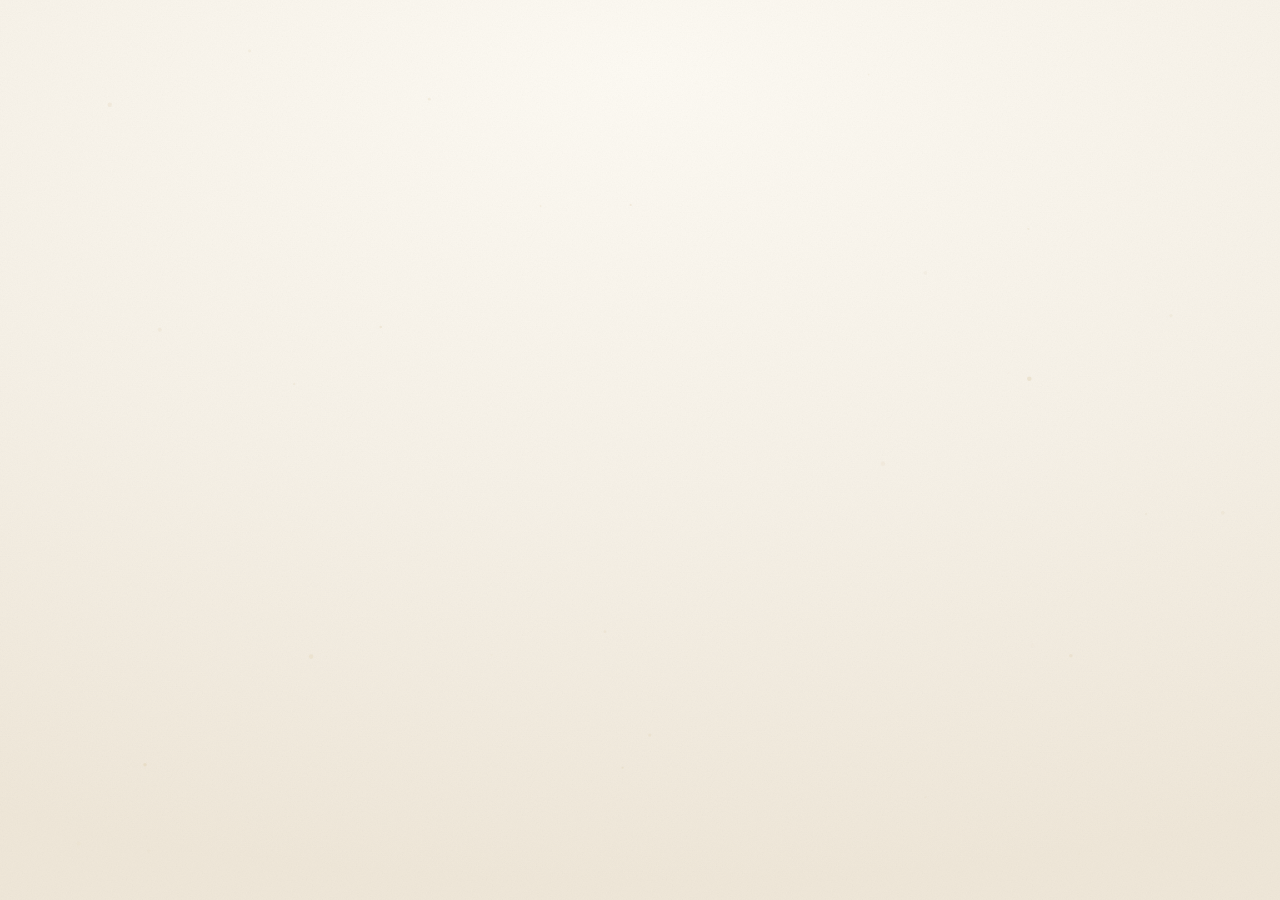
==== commit b1a78861: "Cover: remove the "No measure of time…" line Co-Authored-By: Claude Opus 5.5 <noreply@anthropic.com>" ====
--- a/index.html
+++ b/index.html
@@ -47,7 +47,6 @@
             <p class="cover-kicker">我們要結婚啦</p>
             <p class="cover-xi" aria-hidden="true">囍</p>
             <h1 class="cover-title">Our Wedding</h1>
-            <p class="cover-sub">No measure of time with you will be long enough<br>but let's start with forever</p>
           </div>
           <p class="cover-names">
             <span>高凱俐</span><span class="cover-medal" aria-hidden="true"><svg viewBox="0 0 40 40"><circle cx="20" cy="20" r="18.4" fill="rgba(80,0,12,.35)" stroke="#dcb56c" stroke-width="1.5"/><circle cx="20" cy="20" r="15.4" fill="none" stroke="#dcb56c" stroke-width=".6" opacity=".75"/><text x="20" y="20.5" text-anchor="middle" dominant-baseline="central" font-family="Chocolate Classical Sans, sans-serif" font-weight="700" font-size="17" fill="#ecc87e">囍</text></svg></span><span>黃泰傑</span>
--- a/css/style.css
+++ b/css/style.css
@@ -241,7 +241,7 @@
 }
 .cover-confetti{position:absolute;inset:0;width:100%;height:100%;pointer-events:none}
 
-.cover-kicker,.cover-xi,.cover-title,.cover-sub,.cover-names{
+.cover-kicker,.cover-xi,.cover-title,.cover-names{
   position:absolute; left:0; right:0; margin:0; text-align:center; line-height:1;
   pointer-events:none; white-space:nowrap;
 }
@@ -268,12 +268,6 @@
   padding:.12em 0 .22em;
   font-family:var(--font-script); font-weight:400;
   font-size:calc(var(--u) * 13); line-height:1; letter-spacing:0;
-}
-.cover-sub{
-  top:calc(var(--u) * 39.3);
-  font-family:var(--font-en); font-weight:400;
-  font-size:calc(var(--u) * 1.55); line-height:1.62; letter-spacing:.22em; text-indent:.22em;
-  color:#f3e2bb;
 }
 /* 高凱俐 ◎ 黃泰傑 — serif, white, a little right of centre as in the original */
 .cover-names{
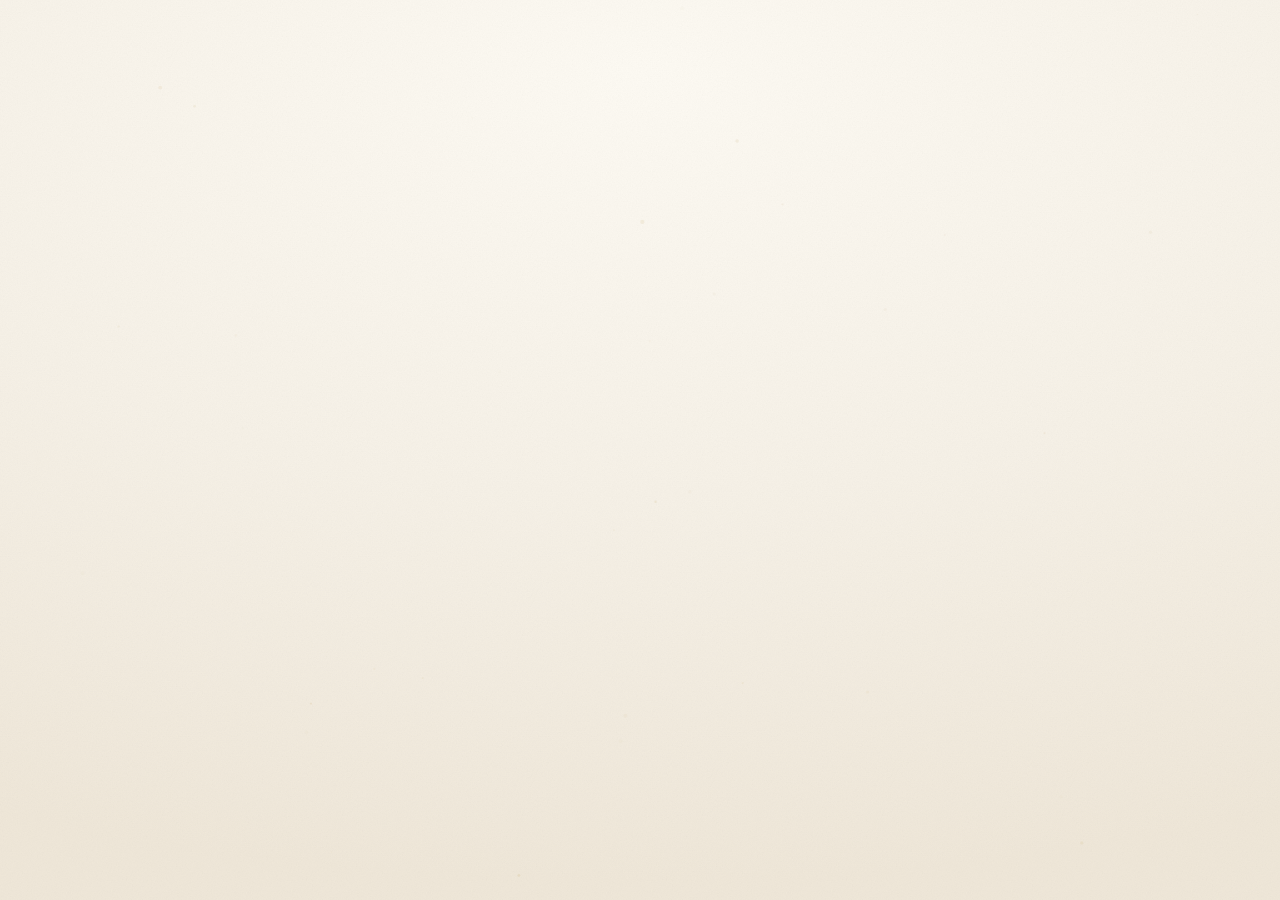
==== commit 134bb715: "Directions: the sharp venue map (S__207273998.jpg) Replaces the 376-px map cropped from the recordin" ====
--- a/index.html
+++ b/index.html
@@ -211,7 +211,7 @@
       <p class="num"><span>②</span>與「上海鄉村 承德本家」同棟停車場（每小時120 元）</p>
     </div>
     <a class="map" id="mapLink" href="#" target="_blank" rel="noopener" data-rise>
-      <img decoding="async" src="assets/map.webp" width="376" height="374" alt="上海鄉村 承德本家 位置圖：台北車站北側，承德路一段 2 號" loading="lazy">
+      <img decoding="async" src="assets/map.jpg" width="1100" height="1100" alt="上海鄉村 承德本家 位置圖：台北車站北側，承德路一段 2 號" loading="lazy">
     </a>
   </section>
 
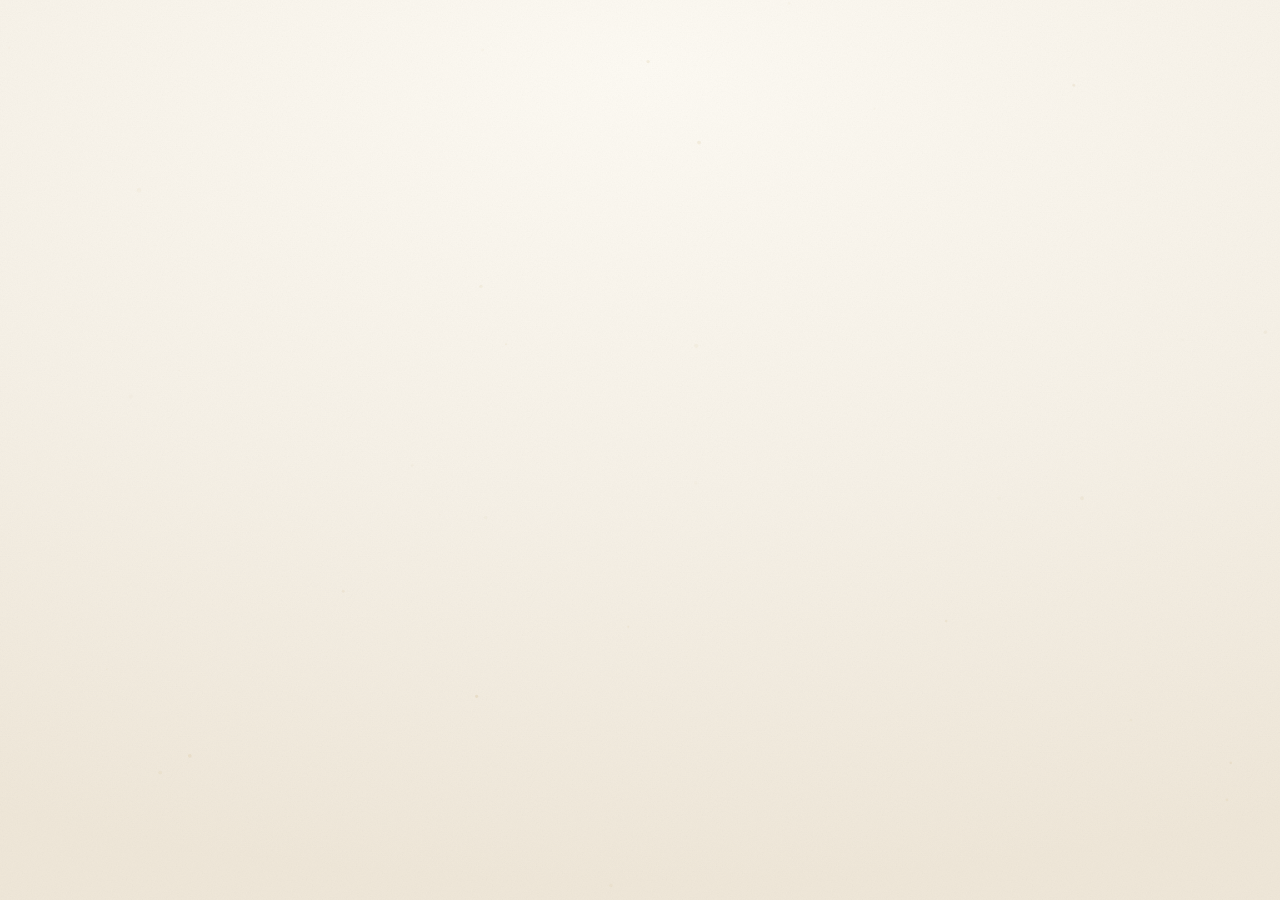
==== commit 4bb4592b: "Cover title clear of the groom's hair; full stop in the directions - 我們要結婚啦 / 囍 / Our Wedding lifted" ====
--- a/index.html
+++ b/index.html
@@ -199,7 +199,7 @@
       <p class="tb-h">捷運／台鐵／高鐵</p>
       <p><span class="u">📌台北車站 Taipei Main Station</span></p>
       <p>從「台北車站」地下街或地面出口出來。</p>
-      <p class="pt">👉 往「承德路方向」前進（建議走 M1 出口／台北轉運站方向）</p>
+      <p class="pt">👉 往「承德路方向」前進（建議走 M1 出口／台北轉運站方向）。</p>
       <p class="pt">👉 出站後會看到「京站時尚廣場」和「台北轉運站」於正前方。</p>
       <p class="pt">👉 沿著「承德路一段」往北走（途經京站、凱撒飯店後方）。</p>
       <p class="pt">👉 步行約 5 分鐘，即可見「承德路一段 2 號」的建築。</p>
--- a/css/style.css
+++ b/css/style.css
@@ -251,23 +251,23 @@
 }
 /* 我們結婚啦 — sans, medium, widely spaced */
 .cover-kicker{
-  top:calc(var(--u) * 5.3);
+  top:calc(var(--u) * 4.3);
   font-family:var(--font-zh); font-weight:500;
   font-size:calc(var(--u) * 3.05); letter-spacing:.35em; text-indent:.35em;
 }
 /* 囍 — sans, bold */
 .cover-xi{
-  top:calc(var(--u) * 13.2);
+  top:calc(var(--u) * 12);
   font-family:var(--font-zh); font-weight:900;
   font-size:calc(var(--u) * 10.5);
 }
 /* OUR WEDDING — a light, high-contrast roman with a crossed W */
 /* Our Wedding — in Thank you's script; padded so the gold reaches the swashes */
 .cover-title{
-  top:calc(var(--u) * 23.2);
+  top:calc(var(--u) * 21.6);
   padding:.12em 0 .22em;
   font-family:var(--font-script); font-weight:400;
-  font-size:calc(var(--u) * 13); line-height:1; letter-spacing:0;
+  font-size:calc(var(--u) * 12); line-height:1; letter-spacing:0;
 }
 /* 高凱俐 ◎ 黃泰傑 — serif, white, a little right of centre as in the original */
 .cover-names{
--- a/css/invite.css
+++ b/css/invite.css
@@ -114,9 +114,9 @@
 .couple .kin-l{font-size:14.5px;letter-spacing:.14em;color:#a3202e;margin-top:1.5rem !important}
 .couple .kin{font-size:13px;letter-spacing:.06em;color:#444;margin-top:.55rem !important}
 .heart{width:17px;height:16px;fill:#b3142b;margin-top:.55rem}
-.banquet-lead{font-size:15.5px;letter-spacing:.1em;color:#222;font-weight:500;margin-top:2.1rem !important}
+.banquet-lead{font-size:18px;letter-spacing:.1em;color:#1c1c1c;font-weight:500;margin-top:2.1rem !important}   /* 喜宴段落：字級在這裡調 */
 .banquet{margin-top:.8rem}
-.banquet p{font-size:13.5px;letter-spacing:.07em;line-height:2.55;color:#333}
+.banquet p{font-size:16.5px;letter-spacing:.05em;line-height:2.2;color:#1c1c1c}
 .u{text-decoration:underline;text-underline-offset:.28em;text-decoration-thickness:1px;color:inherit}
 a.u:hover{color:var(--wine)}
 
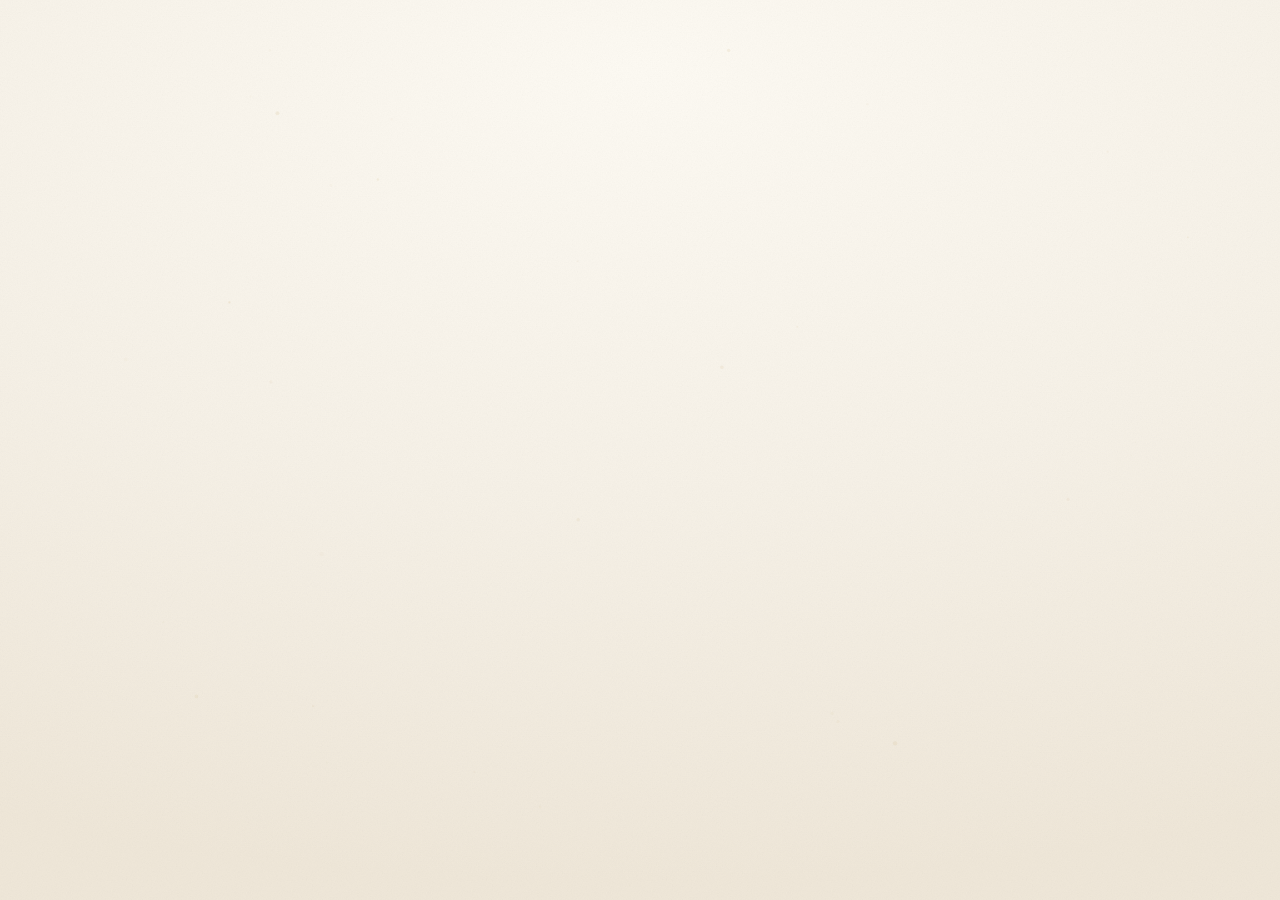
==== commit 61532f36: "Two quotes in Kaushan Script "Let my love, like sunlight, …" and "Love triumphs over everything …" u" ====
--- a/index.html
+++ b/index.html
@@ -154,7 +154,7 @@
   <section class="sunlight">
     <figure class="ph ph--fade" style="--r:590/556"><img decoding="async" src="assets/photos/sunn0647.jpg" width="1400" height="933" alt="" loading="lazy"></figure>
     <div class="blk blk--tight">
-      <p class="t-quote" data-rise>Let my love, like sunlight,<br>surround you and yet give you illumined freedom.</p>
+      <p class="t-quote t-quote--brush" data-rise>Let my love, like sunlight,<br>surround you and yet give you illumined freedom.</p>
       <p class="t-zh t-zh--sun" data-rise>我們穿過萬里之遙遇到彼此<br>世界在繁華喧囂的光暈里倒退<br>你於我而言，是這場盛大浪漫里的唯一心動</p>
     </div>
   </section>
@@ -220,7 +220,7 @@
 
   <!-- 17 · thank you -->
   <section class="blk thanks">
-    <p class="t-quote" data-rise>Love triumphs over everything<br>Love has no age,<br>no limit and no death.</p>
+    <p class="t-quote t-quote--brush" data-rise>Love triumphs over everything<br>Love has no age,<br>no limit and no death.</p>
     <p class="t-display wine" data-rise>Thank you</p>
   </section>
 
--- a/css/style.css
+++ b/css/style.css
@@ -27,6 +27,7 @@
   --font-zh:"Chocolate Classical Sans","PingFang TC","Microsoft JhengHei",sans-serif;  /* all Chinese */
   --font-en:"Chocolate Classical Sans","Helvetica Neue",Arial,sans-serif;             /* readable English and numbers */
   --font-script:"Allura",cursive;                                                     /* large decorative English */
+  --font-brush:"Kaushan Script",cursive;                                              /* the two brush-script quotes */
 
   --ease-glide:cubic-bezier(.22,.61,.36,1);
   --ease-soft:cubic-bezier(.4,0,.2,1);
@@ -41,6 +42,11 @@
 @font-face{
   font-family:"Allura";
   src:url("../assets/fonts/allura.woff2") format("woff2");
+  font-weight:400; font-style:normal; font-display:swap;
+}
+@font-face{
+  font-family:"Kaushan Script";
+  src:url("../assets/fonts/kaushan-script.woff2") format("woff2");
   font-weight:400; font-style:normal; font-display:swap;
 }
 
--- a/css/invite.css
+++ b/css/invite.css
@@ -84,6 +84,11 @@
   font-family:var(--font-en); font-size:11.5px; line-height:1.95; letter-spacing:.03em; color:#555;
 }
 .t-quote.wine{color:var(--wine-2)}
+/* Let my love, like sunlight… / Love triumphs over everything… — in Kaushan Script */
+.t-quote--brush{
+  font-family:var(--font-brush); font-size:min(17px, 4.3vw);
+  line-height:1.65; letter-spacing:.01em; color:#4a4a4a;
+}
 
 /* 2 · we're getting married */
 .getting{padding:2.6rem 1.2rem 2.8rem}
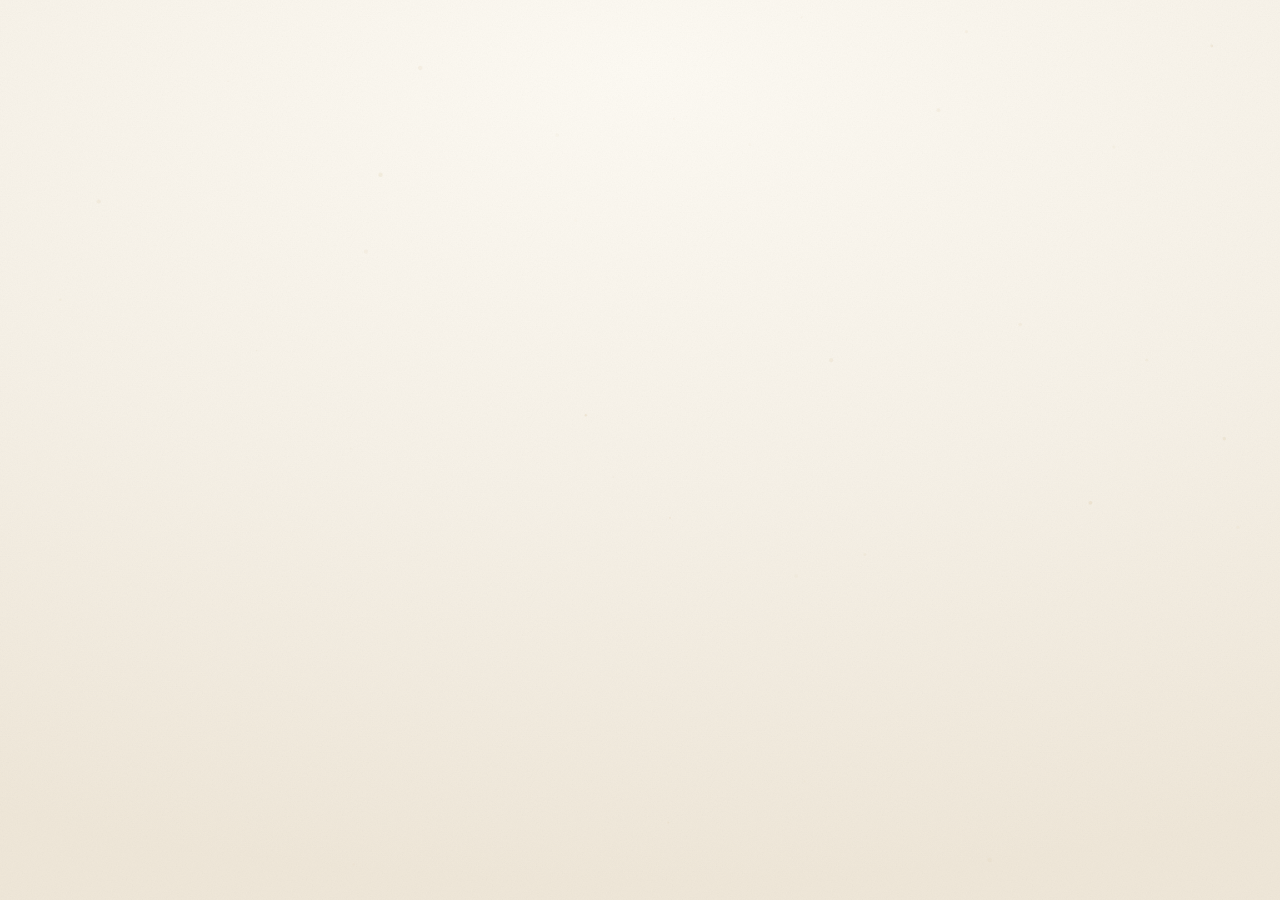
==== commit 2054f97e: "Closing lines: "Love triumphs over everything. / Love has no age and limit." Co-Authored-By: Claude " ====
--- a/index.html
+++ b/index.html
@@ -220,7 +220,7 @@
 
   <!-- 17 · thank you -->
   <section class="blk thanks">
-    <p class="t-quote t-quote--brush" data-rise>Love triumphs over everything<br>Love has no age,<br>no limit and no death.</p>
+    <p class="t-quote t-quote--brush" data-rise>Love triumphs over everything.<br>Love has no age and limit.</p>
     <p class="t-display wine" data-rise>Thank you</p>
   </section>
 
--- a/css/style.css
+++ b/css/style.css
@@ -270,7 +270,10 @@
 /* OUR WEDDING — a light, high-contrast roman with a crossed W */
 /* Our Wedding — in Thank you's script; padded so the gold reaches the swashes */
 .cover-title{
-  top:calc(var(--u) * 21.6);
+  /* centred between 囍 (ink ends at 22.3u) and the groom's hair. The hair is at 38.1u
+     when the photo sits in its 1:1.96 frame; on taller screens the photo grows, so
+     the hair drops to 9.72% of the card's height — and the title follows it. */
+  top:calc(var(--u) * 3.37 + max(var(--u) * 19.05, 9.72%));
   padding:.12em 0 .22em;
   font-family:var(--font-script); font-weight:400;
   font-size:calc(var(--u) * 12); line-height:1; letter-spacing:0;
--- a/css/invite.css
+++ b/css/invite.css
@@ -87,7 +87,11 @@
 /* Let my love, like sunlight… / Love triumphs over everything… — in Kaushan Script */
 .t-quote--brush{
   font-family:var(--font-brush); font-size:min(17px, 4.3vw);
-  line-height:1.65; letter-spacing:.01em; color:#4a4a4a;
+  line-height:1.65; letter-spacing:.02em; color:#4a4a4a;
+  /* Kaushan Script comes in one heavy weight: a hairline of the page's white
+     around each letter trims its strokes, so it reads finer */
+  -webkit-text-stroke:.55px #fff;
+  paint-order:normal;
 }
 
 /* 2 · we're getting married */
@@ -116,8 +120,8 @@
   font-size:26px; letter-spacing:.01em; color:#9b1022; line-height:1.2;
 }
 .couple .who{font-size:23px;letter-spacing:.14em;color:#1f1f1f;margin-top:.35rem !important;font-weight:500}
-.couple .kin-l{font-size:14.5px;letter-spacing:.14em;color:#a3202e;margin-top:1.5rem !important}
-.couple .kin{font-size:13px;letter-spacing:.06em;color:#444;margin-top:.55rem !important}
+.couple .kin-l{font-size:16px;letter-spacing:.12em;color:#a3202e;margin-top:1.5rem !important}
+.couple .kin{font-size:16.5px;letter-spacing:.05em;color:#1c1c1c;margin-top:.5rem !important}   /* 雙方家長名字：字級在這裡調 */
 .heart{width:17px;height:16px;fill:#b3142b;margin-top:.55rem}
 .banquet-lead{font-size:18px;letter-spacing:.1em;color:#1c1c1c;font-weight:500;margin-top:2.1rem !important}   /* 喜宴段落：字級在這裡調 */
 .banquet{margin-top:.8rem}
@@ -126,7 +130,7 @@
 a.u:hover{color:var(--wine)}
 
 /* 8 · love you forever */
-.forever{padding:3.1rem 0 1.6rem;text-align:left}
+.forever{padding:3.1rem 0 7px;text-align:left}
 .forever .t-serif{text-align:center;padding:0 1rem;margin-bottom:2.2rem}
 .forever-row{display:flex;align-items:flex-start}
 .arch{display:block;object-fit:cover;border-radius:999px 999px 0 0}
@@ -134,7 +138,7 @@
 .forever-side{flex:1;display:flex;flex-direction:column;align-items:flex-end;padding:1.9rem 1.5rem 0 0}
 .forever-side .t-thin{text-align:right}
 .vline{display:block;width:1px;height:8.5rem;background:#333;margin:3.2rem 1.2rem 0 0}
-.forever .t-script{padding:1.5rem 0 0 1.2rem;transform-origin:left center}
+.forever .t-script{padding:43px 0 0 1.2rem;transform-origin:left center}   /* equal white above and below "Our Love" */
 
 /* 10 · like sunlight */
 .sunlight .t-quote{margin-bottom:1.7rem}
